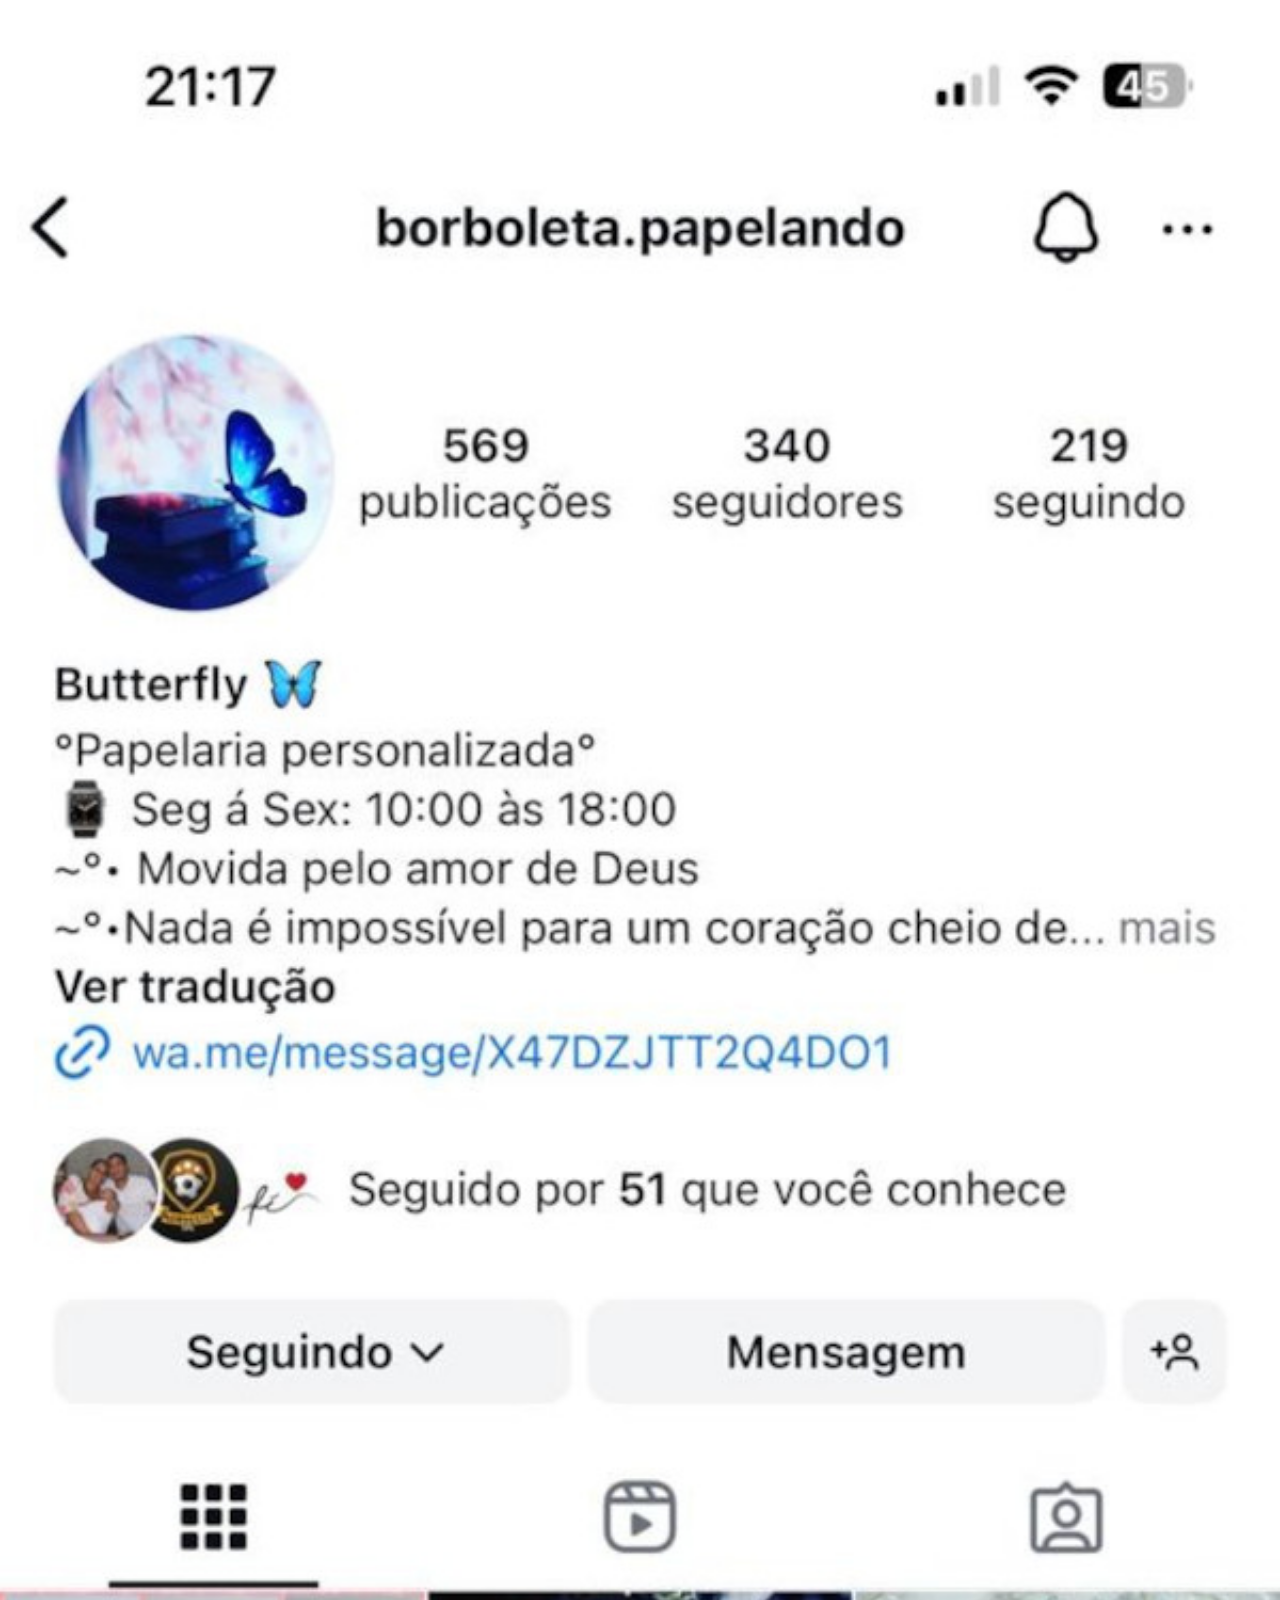
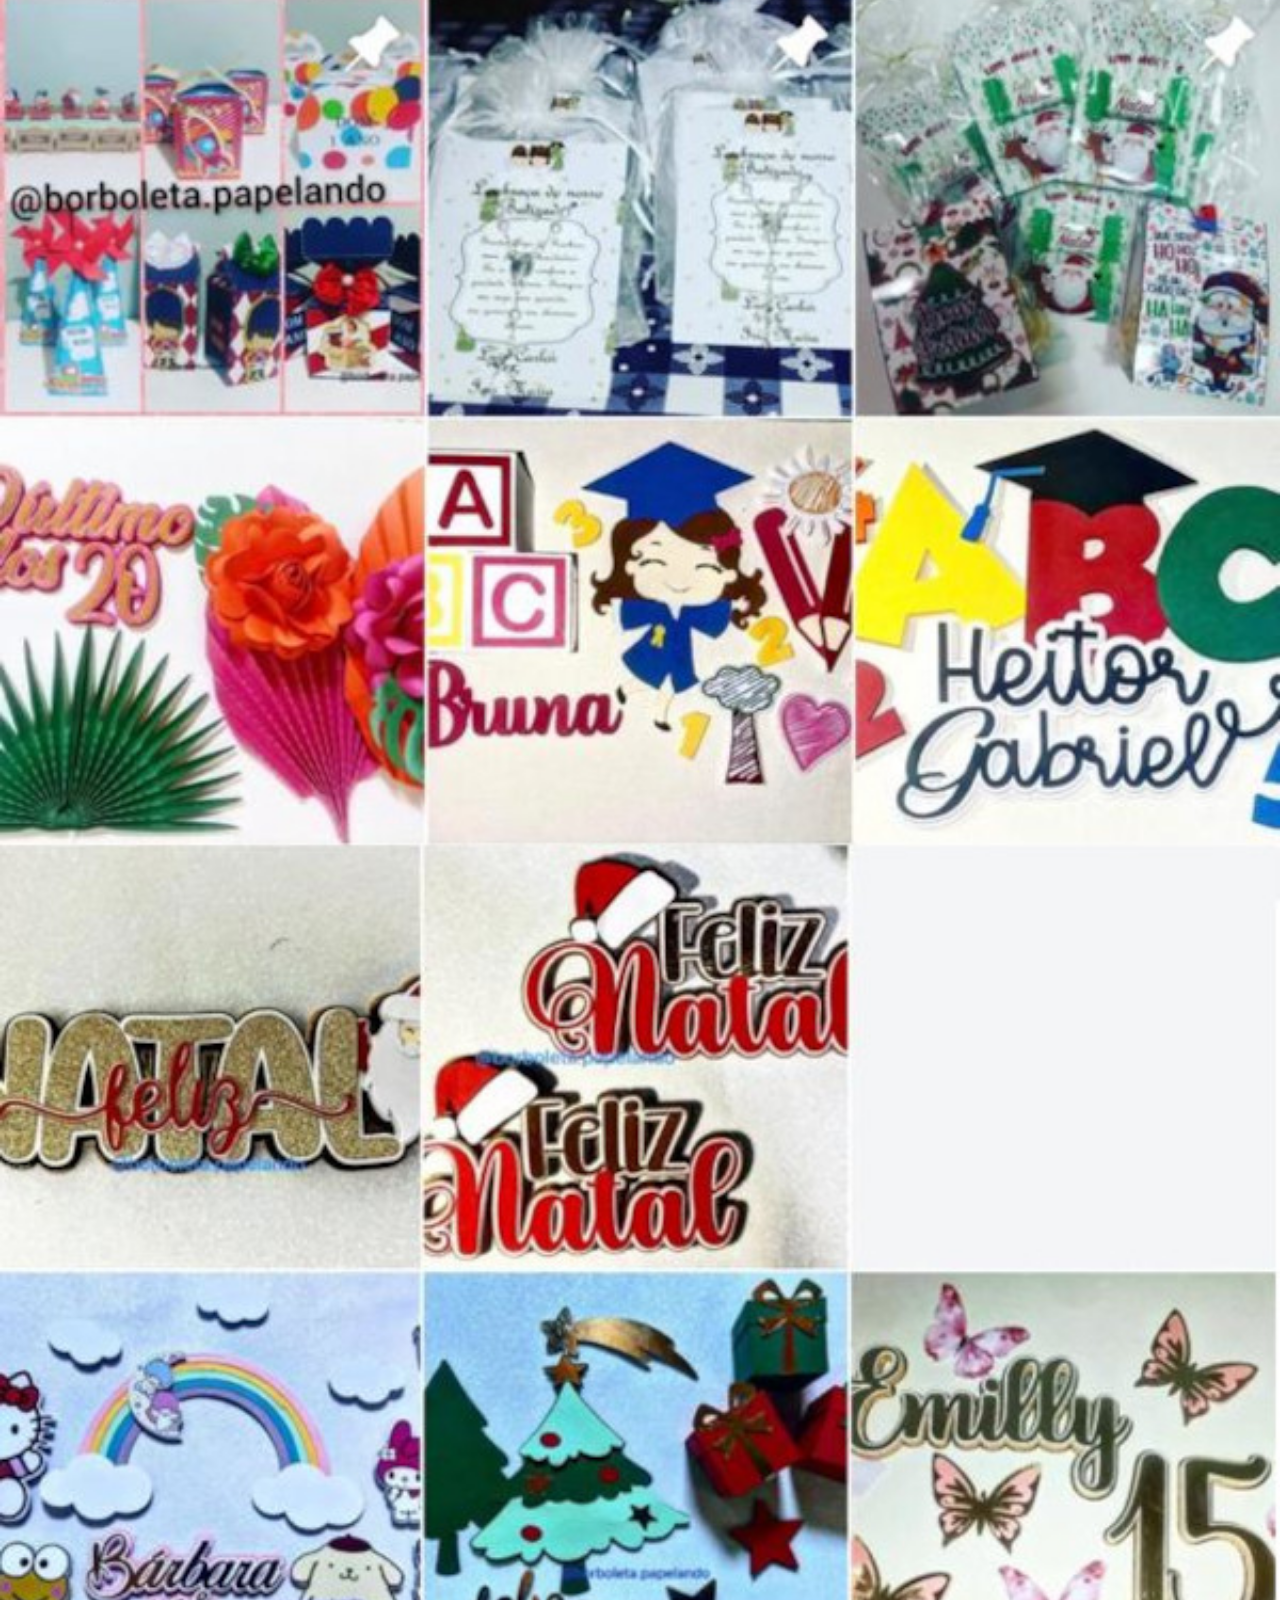
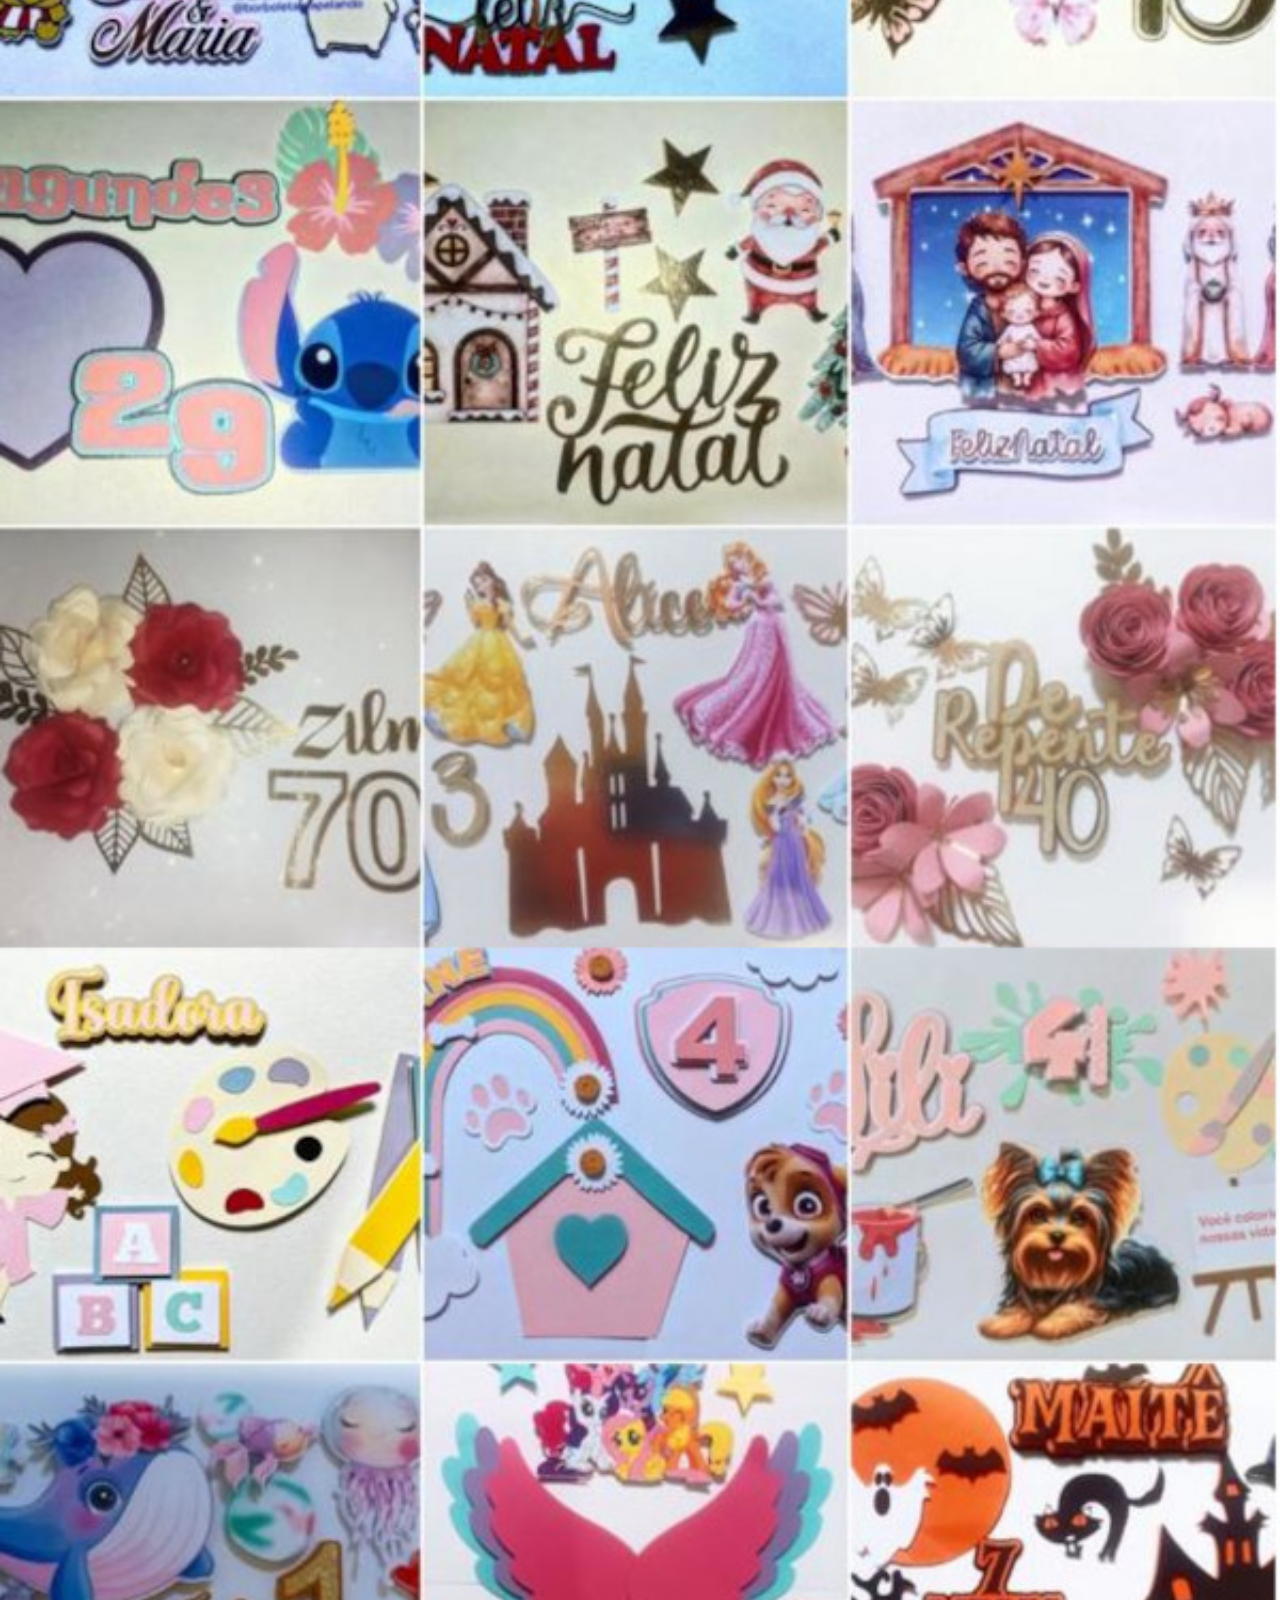
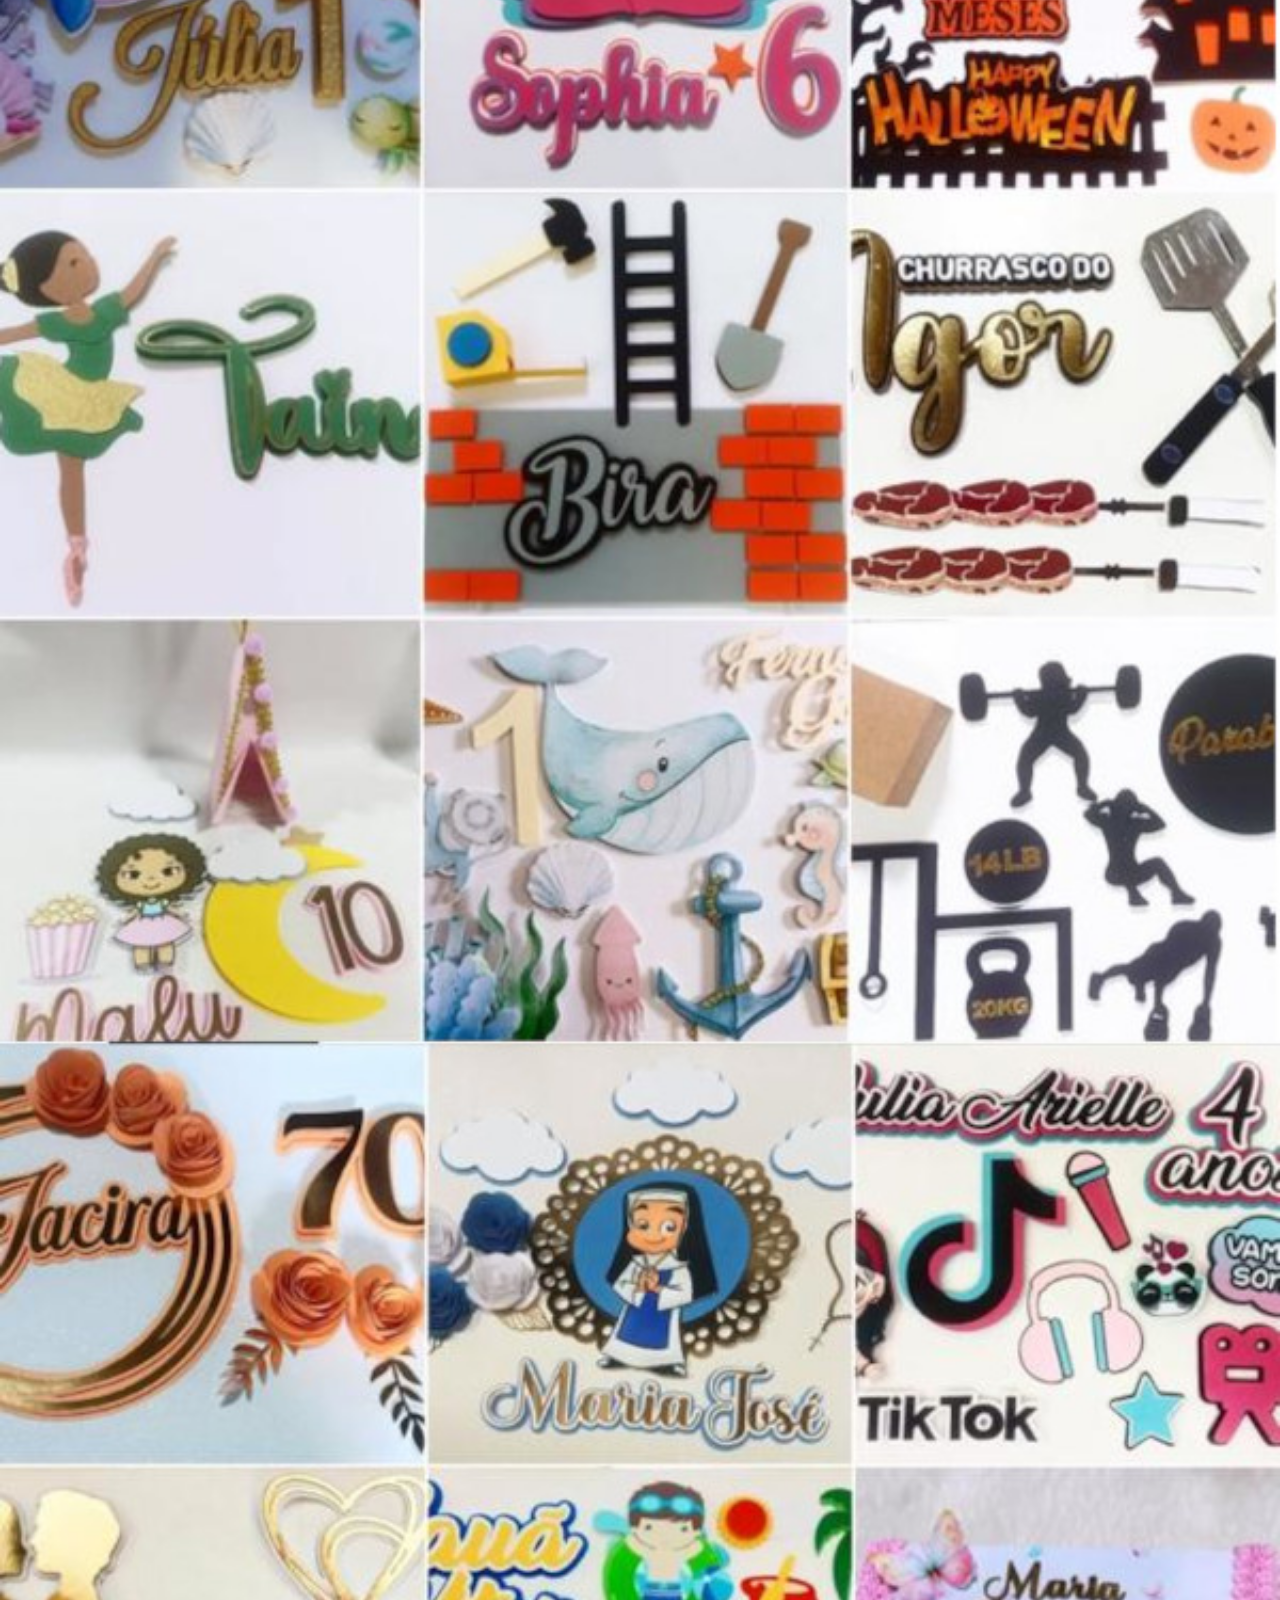
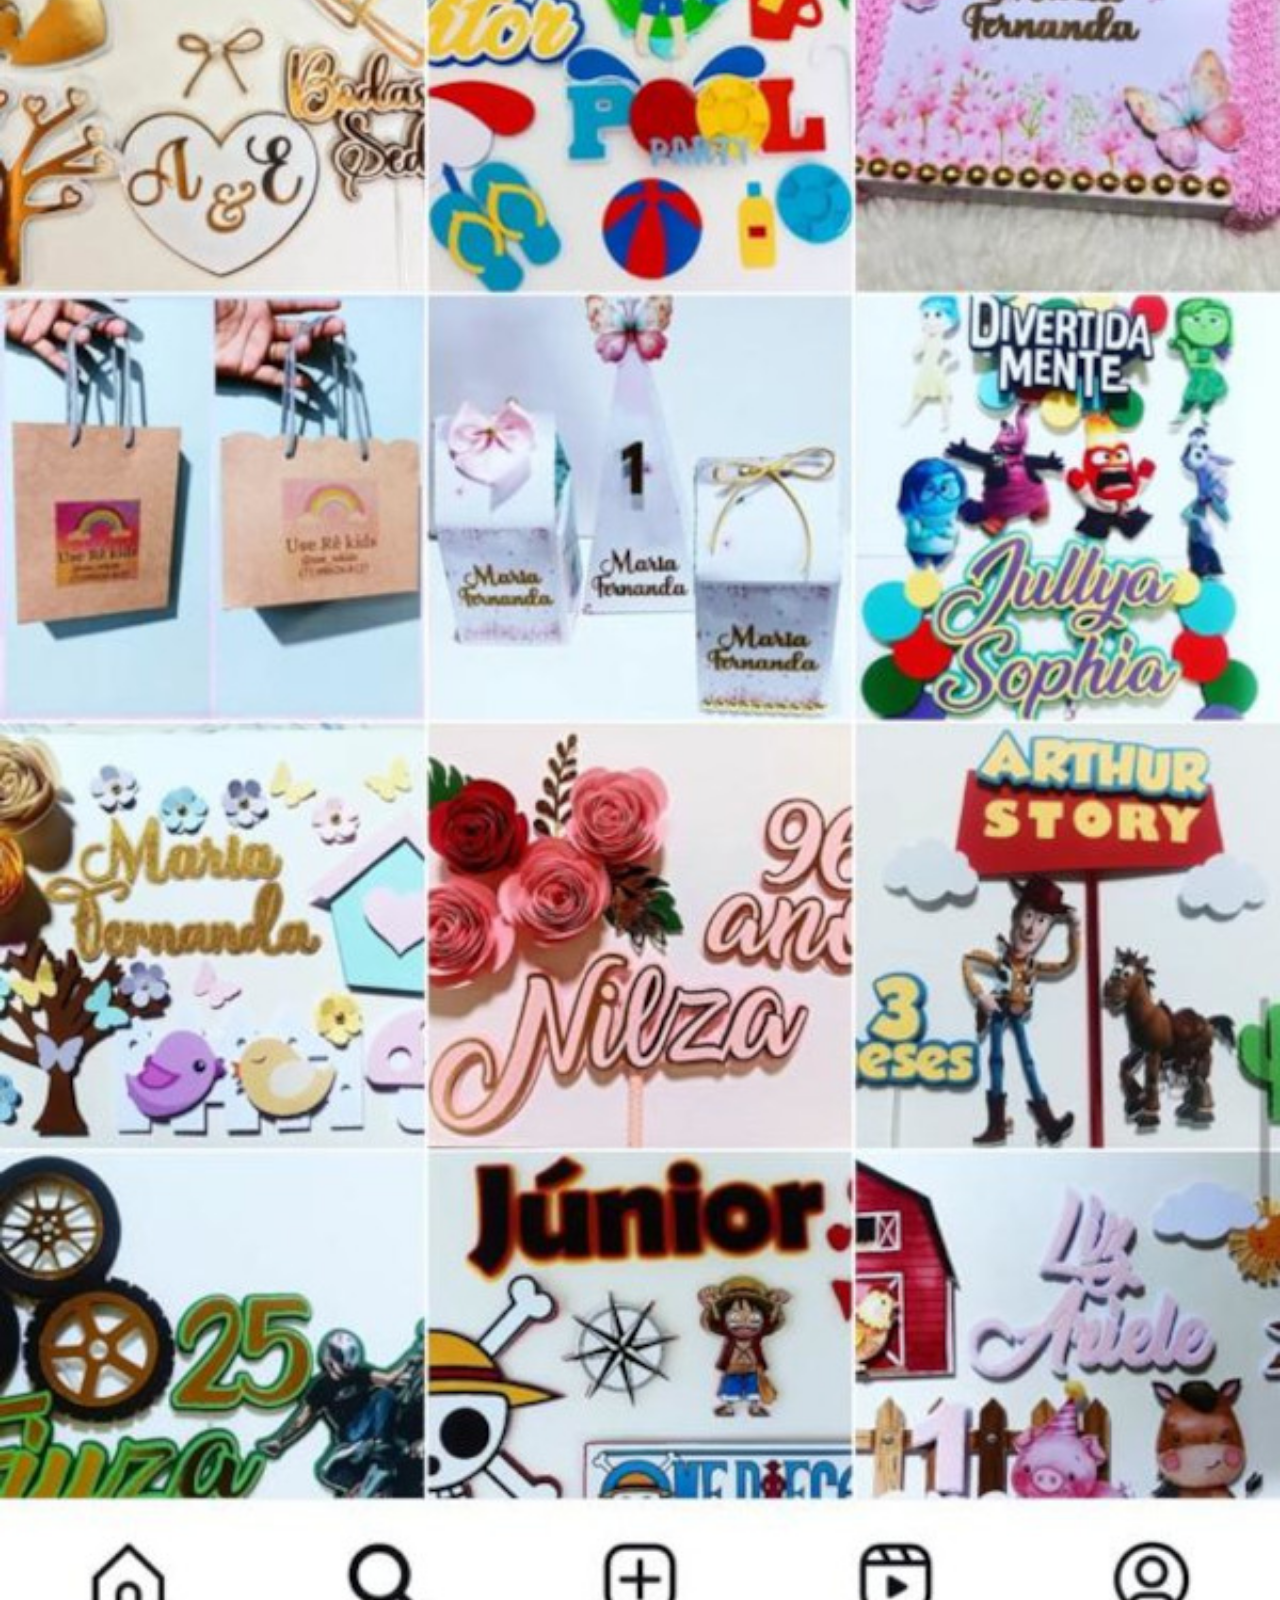
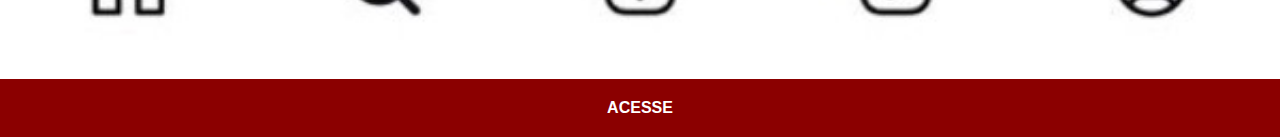
==== instagram.html @ 4fe433a0 "criando projeto" ====
<!DOCTYPE html>
<html lang="pt-br">
<head>
    <meta charset="UTF-8">
    <meta name="viewport" content="width=device-width, initial-scale=1.0">
    <title>Instagram</title>
   <link rel="stylesheet" href="estilos/social.css">
</head>
<body>
    <img src="imagens/tela-instagram.jpg" alt="Instagram">
    <a href="https://www.instagram.com/gustavoguanabara/" target="_blank">ACESSE</a>
    
</body>
</html>
---- estilos/social.css ----
@charset "UTF-8";

* {
    margin: 0px;
    padding: 0px;
    font-family: Arial, Helvetica, sans-serif;
}
::-webkit-scrollbar{
    width: 0px;
    height: 0px;

}
img {
    width: 100vw;

}
a {
    display: block;
    background-color: darkred;
    color: white;
    padding: 20px;
    text-align: center;
    font-weight: bolder;
    text-decoration: none;

}
a:hover {
    background-color: red;
}
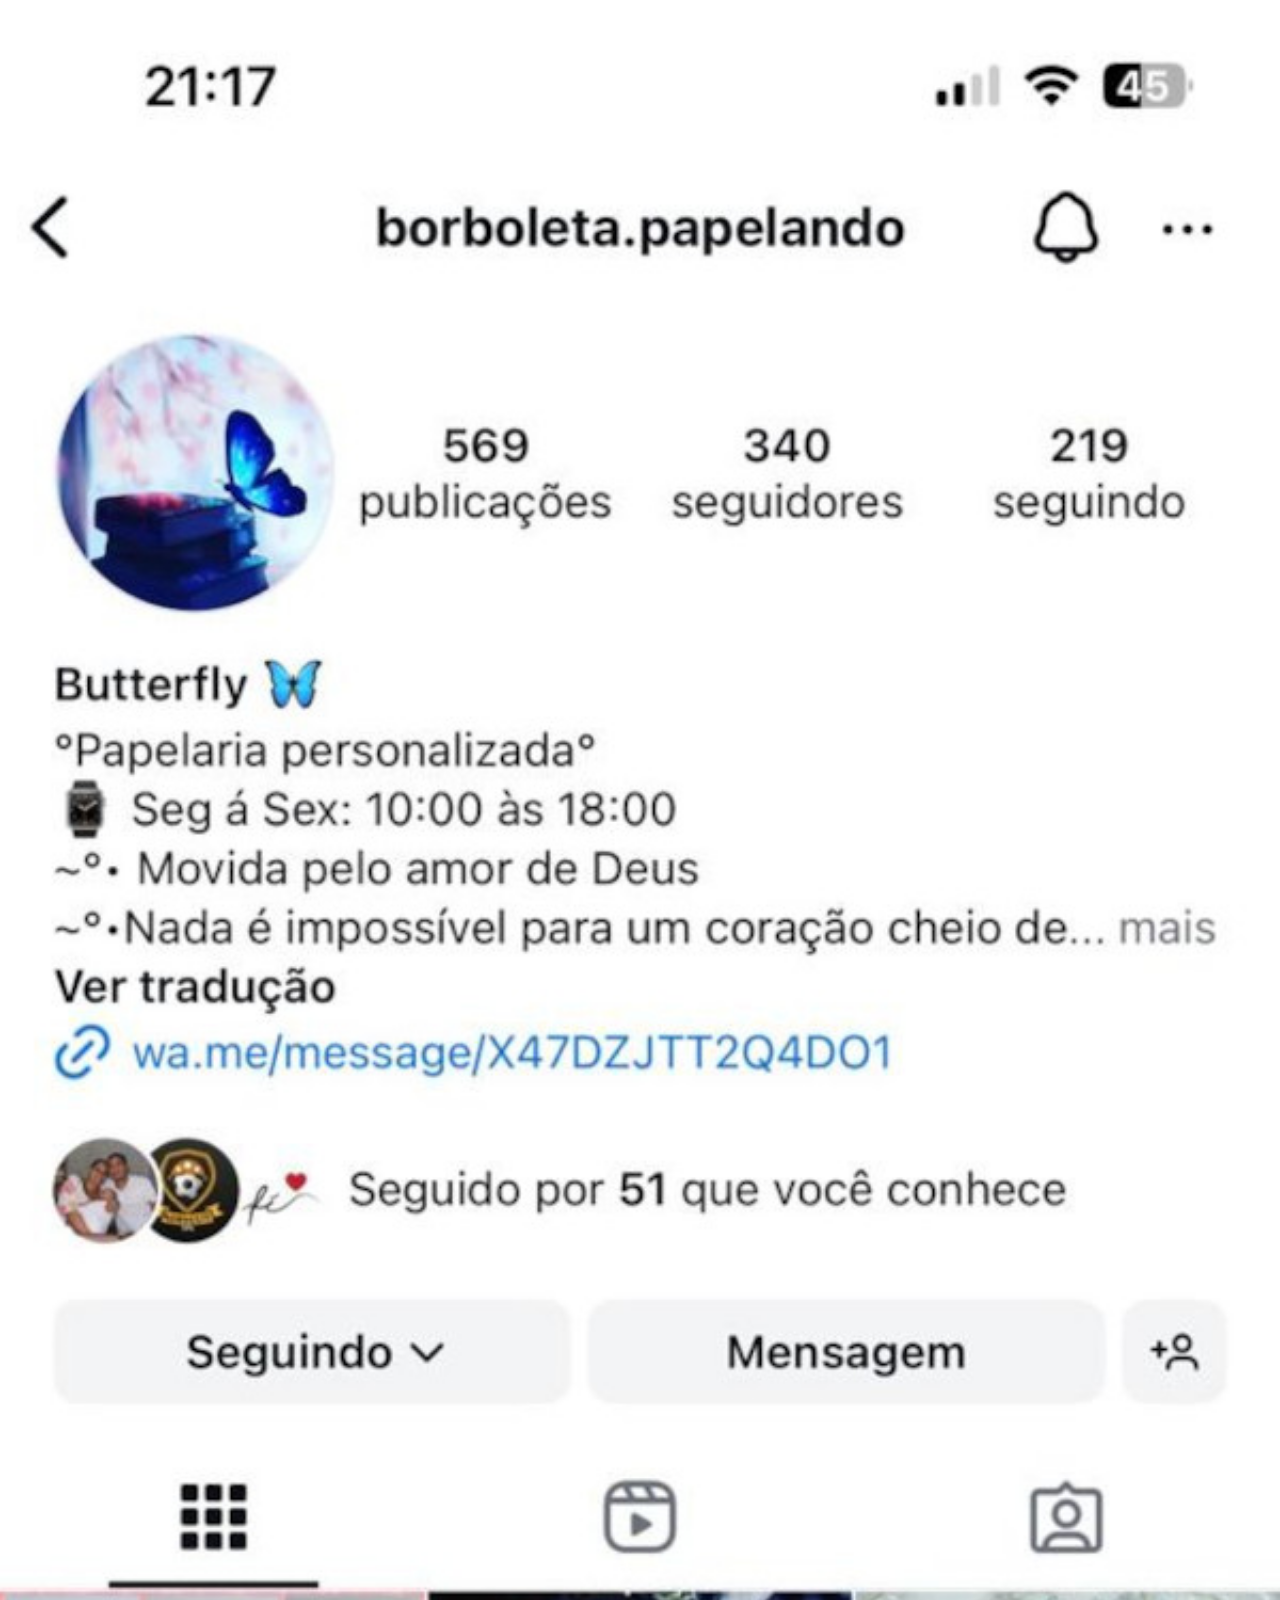
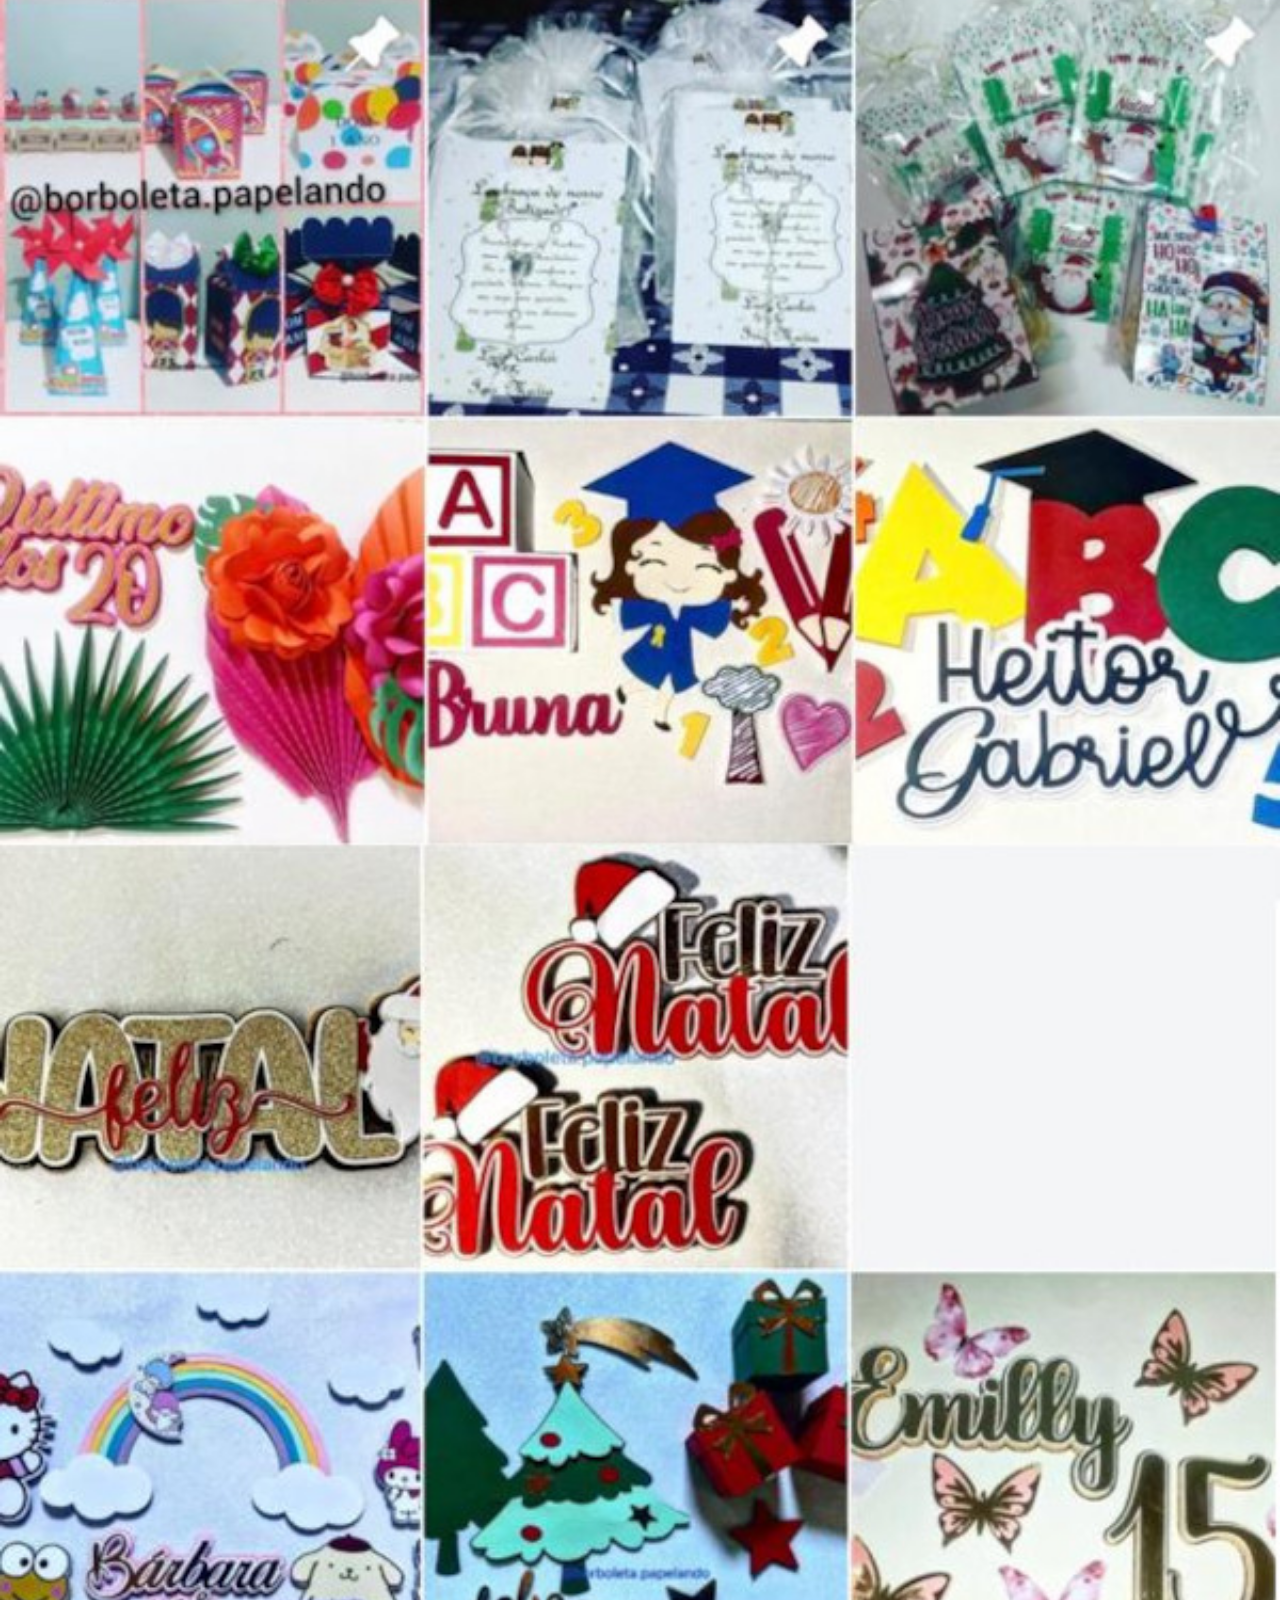
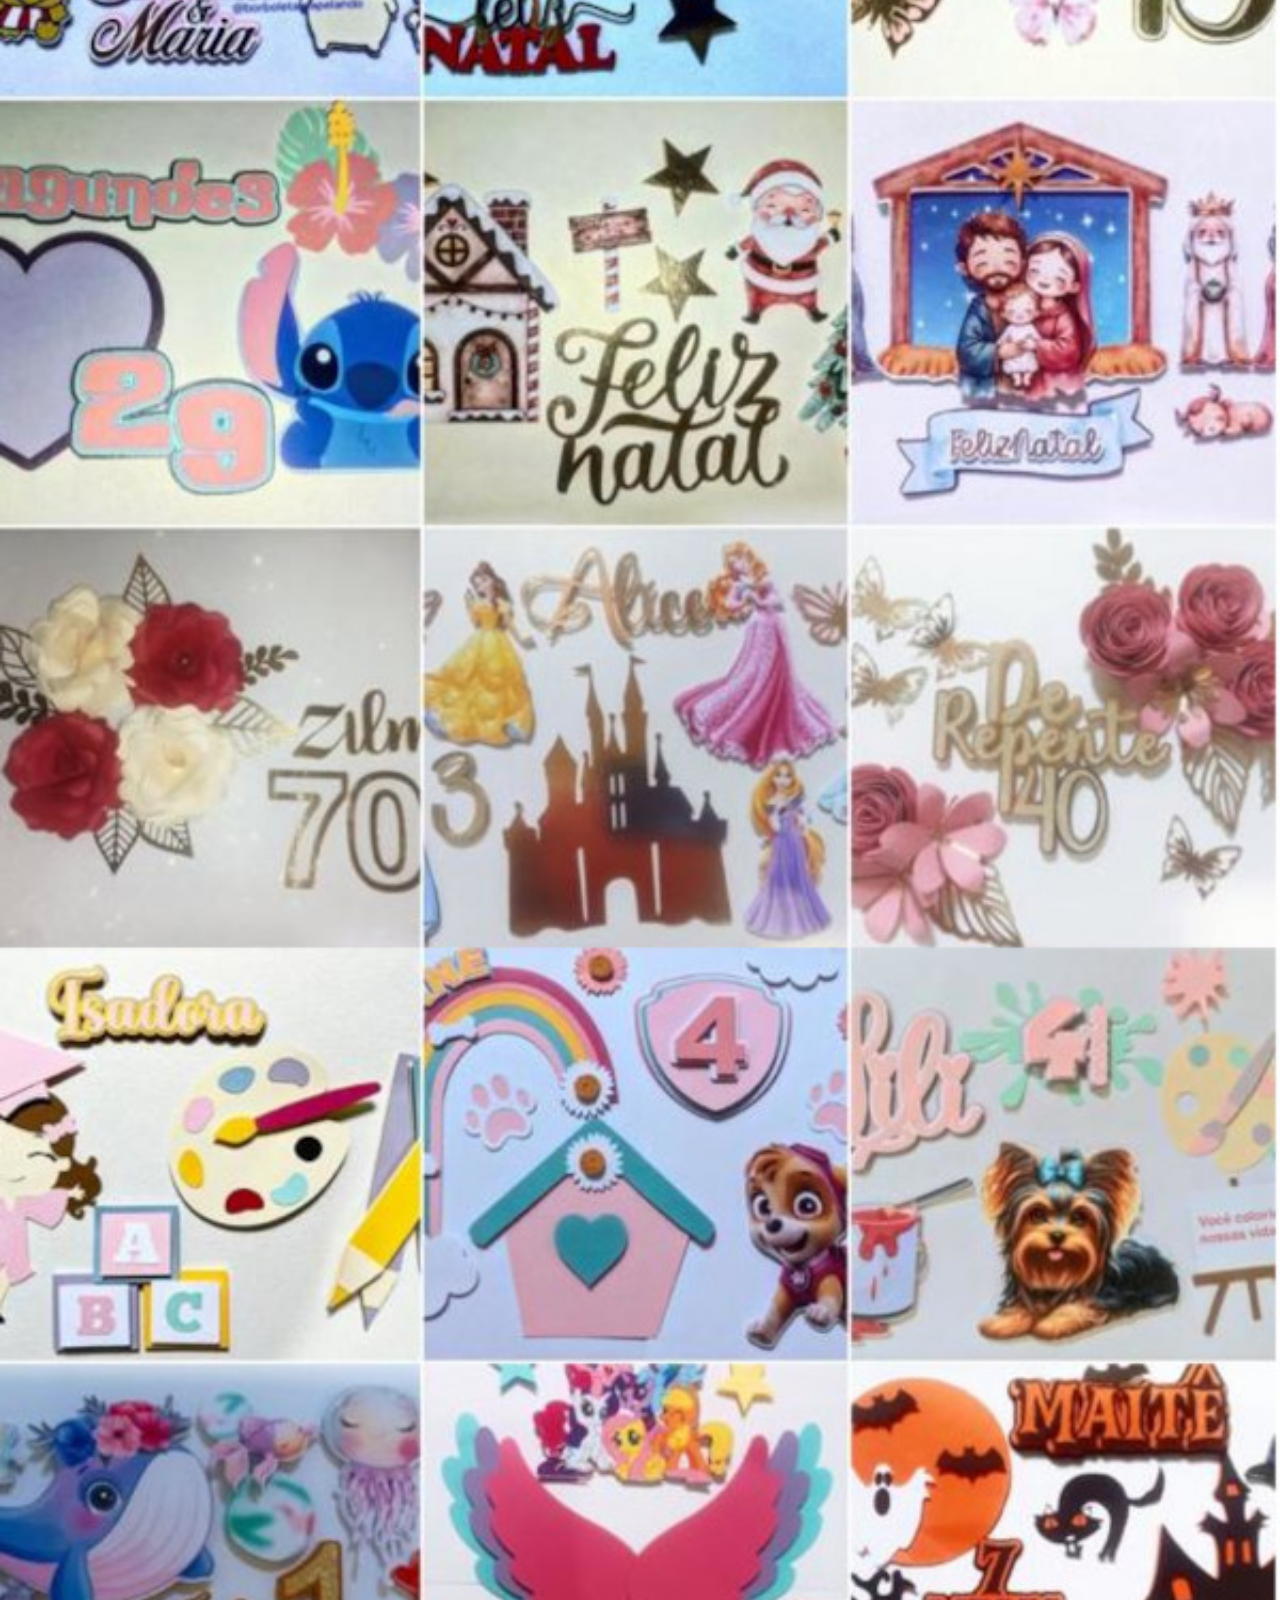
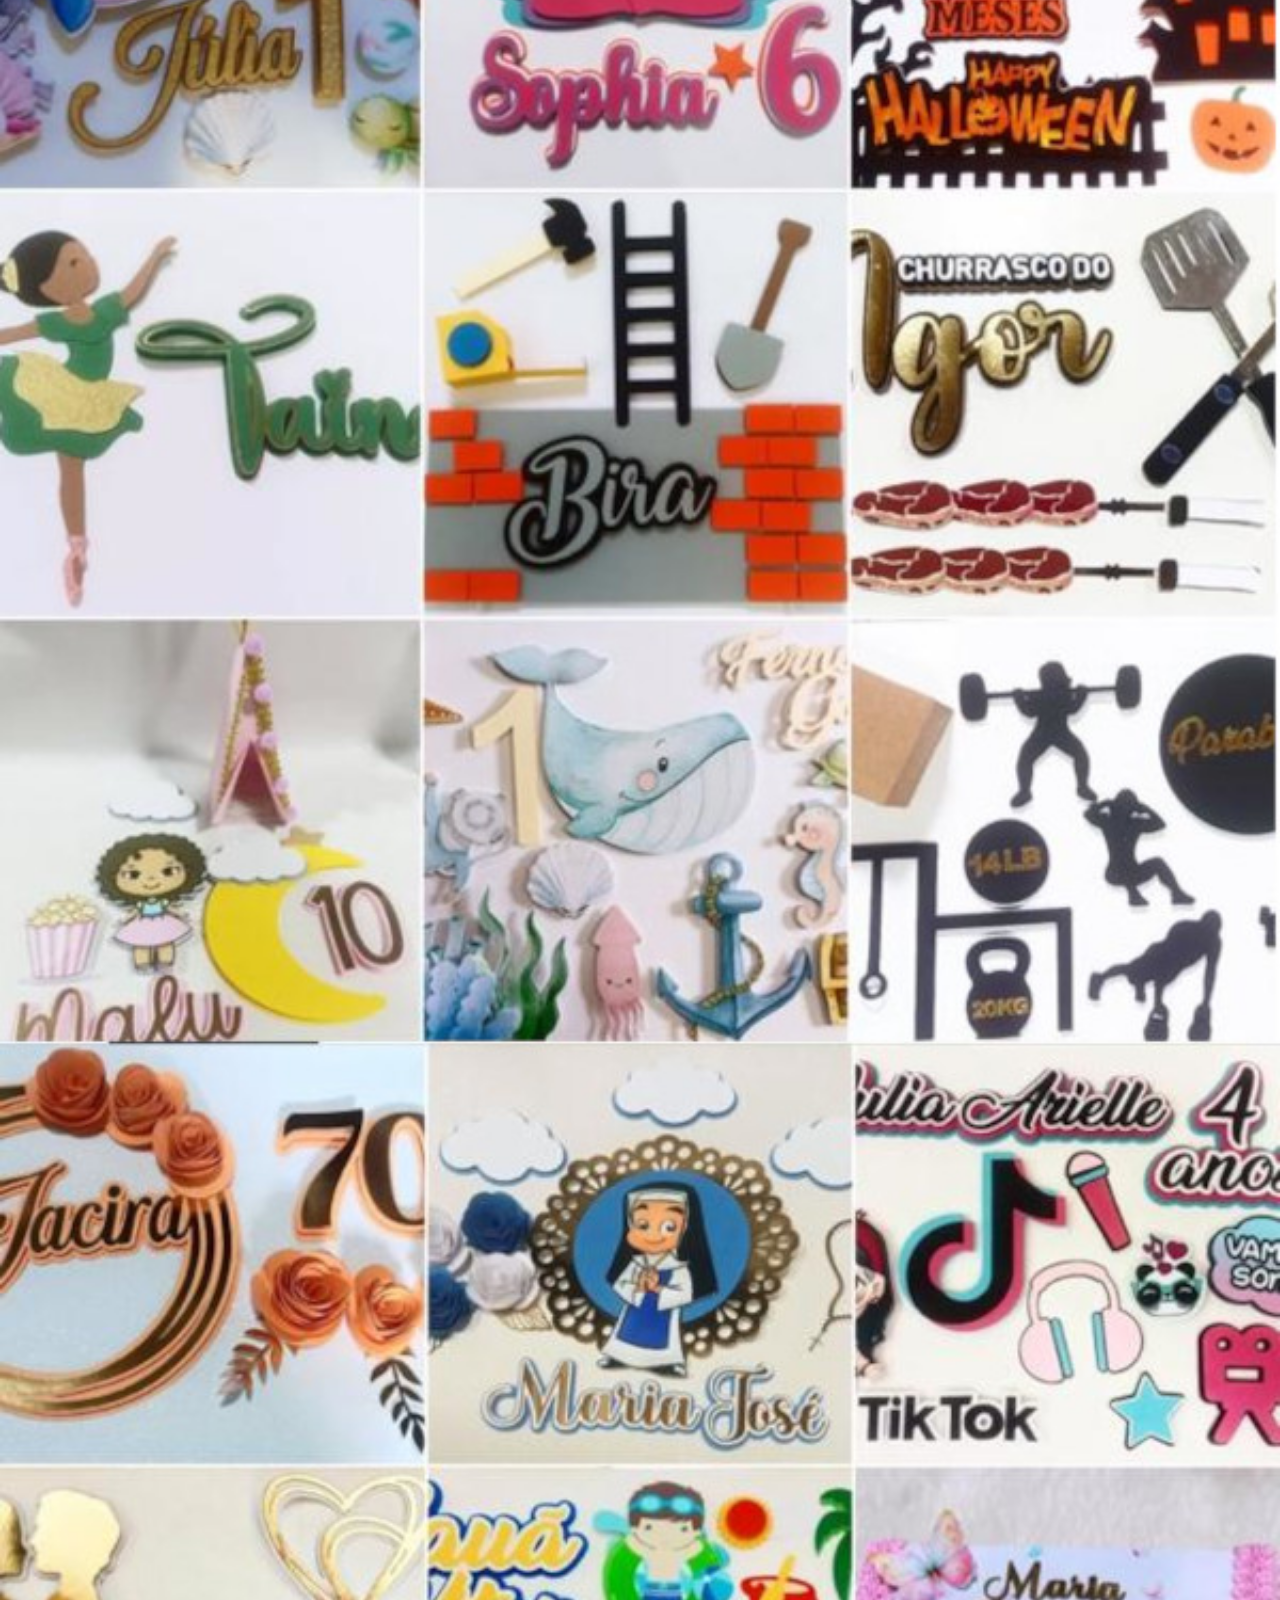
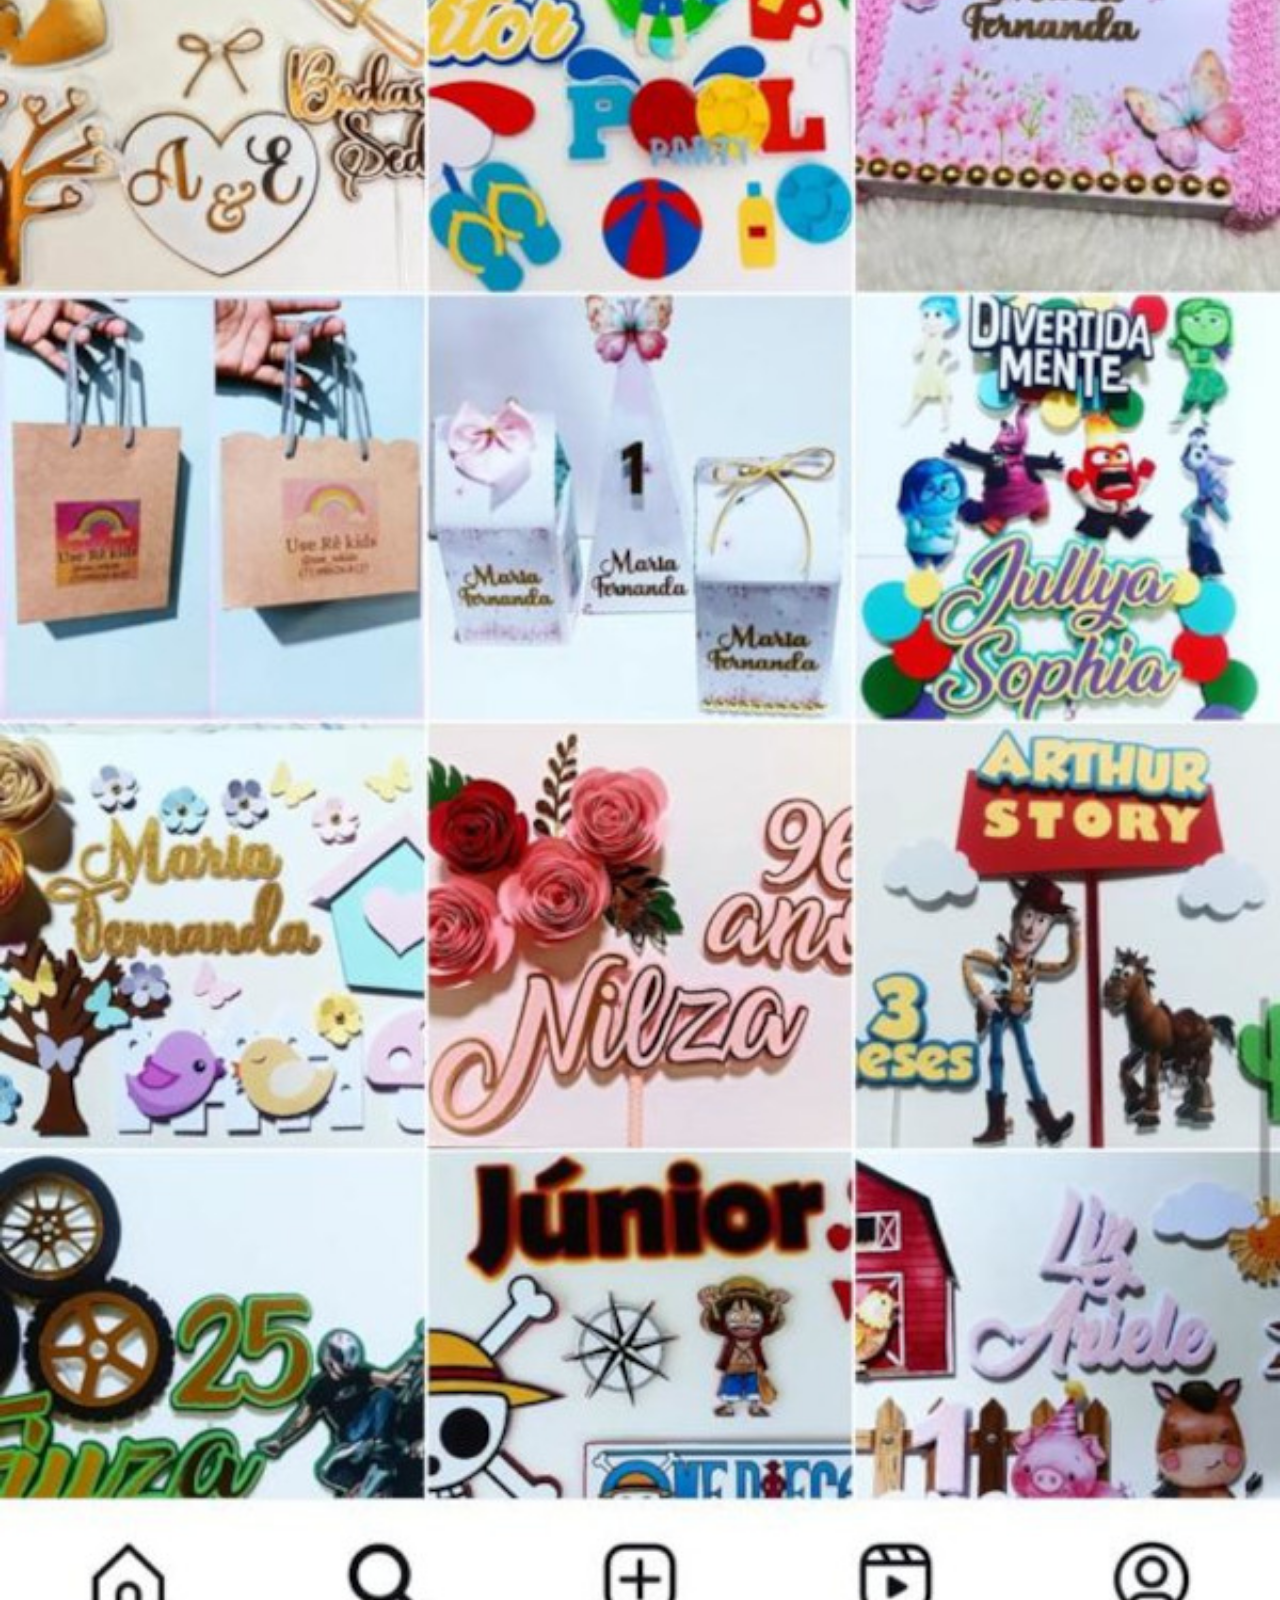
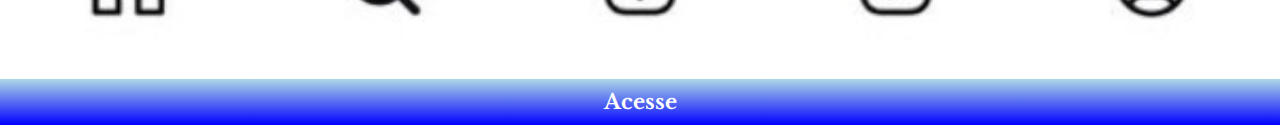
==== commit 28941a5d: "salvando projeto" ====
--- a/instagram.html
+++ b/instagram.html
@@ -8,7 +8,7 @@
 </head>
 <body>
     <img src="imagens/tela-instagram.jpg" alt="Instagram">
-    <a href="https://www.instagram.com/gustavoguanabara/" target="_blank">ACESSE</a>
+    <a href="https://www.instagram.com/borboleta.papelando?igsh=MTN5NjF2NmJ0eGd1cA==" target="_blank">Acesse</a>
     
 </body>
 </html>--- a/estilos/social.css
+++ b/estilos/social.css
@@ -1,4 +1,8 @@
 @charset "UTF-8";
+@import url('https://fonts.googleapis.com/css2?family=Butterfly+Kids&family=Libre+Baskerville:ital,wght@0,400;0,700;1,400&display=swap');
+
+
+
 
 * {
     margin: 0px;
@@ -15,15 +19,18 @@
 
 }
 a {
+    font-family: libre baskerville, Arial, Helvetica, sans-serif ;
+    font-size: 1.3em;
+    font-weight: bolder;
     display: block;
-    background-color: darkred;
+    background: linear-gradient(to top, blue, lightblue);
     color: white;
-    padding: 20px;
+    padding: 10px;
     text-align: center;
-    font-weight: bolder;
     text-decoration: none;
 
 }
 a:hover {
-    background-color: red;
+    background: linear-gradient(to top, lightblue, blue);
+    color: white;
 }